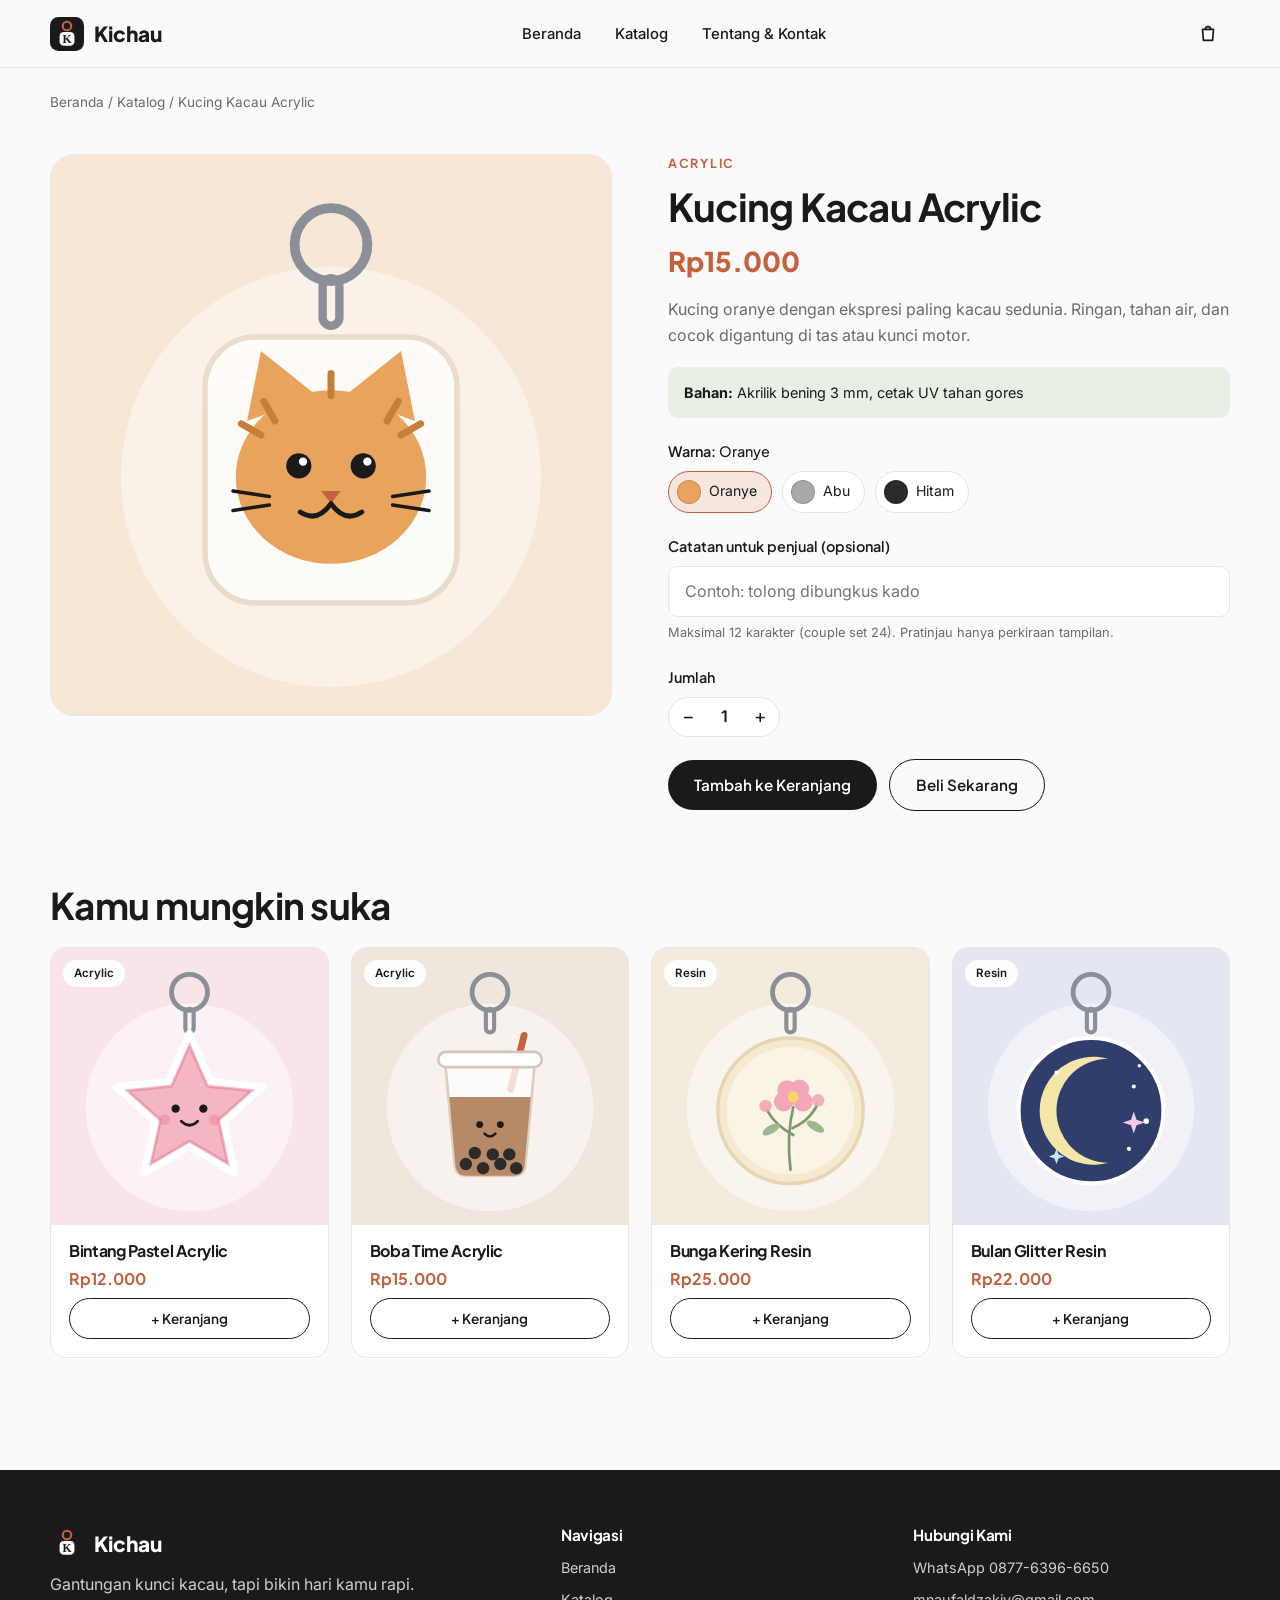
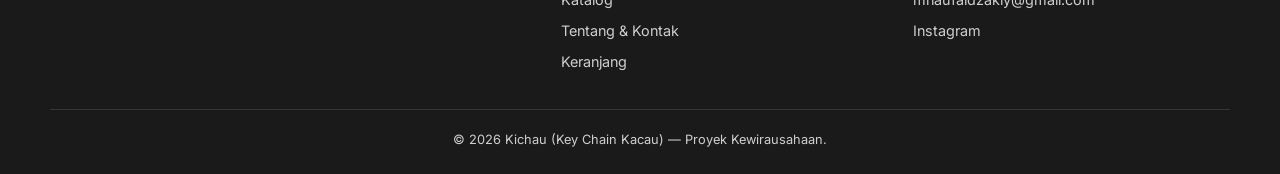
==== detail-produk.html @ d870d634 "Add files via upload" ====
<!DOCTYPE html>
<html lang="id">
<head>
  <meta charset="UTF-8">
  <meta name="viewport" content="width=device-width, initial-scale=1">
  <title>Detail Produk — Kichau</title>
  <meta name="description" content="Detail gantungan kunci Kichau.">
  <link rel="icon" href="assets/images/logo.svg" type="image/svg+xml">
  <!-- Font Google: Plus Jakarta Sans (judul) & Inter (isi) -->
  <link rel="preconnect" href="https://fonts.googleapis.com">
  <link rel="preconnect" href="https://fonts.gstatic.com" crossorigin>
  <link href="https://fonts.googleapis.com/css2?family=Inter:wght@400;500;600&family=Plus+Jakarta+Sans:wght@600;700;800&display=swap" rel="stylesheet">
  <link rel="stylesheet" href="css/style.css">
</head>
<body data-page="detail" class="ada-aksi-bawah">
  <div id="site-header"></div>
  <main class="container">
    <div class="breadcrumb"><a href="index.html">Beranda</a> / <a href="katalog.html">Katalog</a> / <span id="bc-nama"></span></div>

    <!-- Tampilan split-screen: foto kiri, info kanan -->
    <section class="detail">
      <div class="detail-galeri">
        <div class="zoom-img"><img id="d-gambar" src="" alt=""></div>
      </div>

      <div class="detail-info">
        <span class="eyebrow" id="d-kategori"></span>
        <h1 id="d-nama"></h1>
        <div class="detail-harga" id="d-harga"></div>
        <p class="detail-desc" id="d-desc"></p>
        <div class="spek" id="d-bahan"></div>

        <!-- Pilihan variasi warna -->
        <div class="grup">
          <span class="label">Warna: <span id="d-warna-nama" style="font-weight:500"></span></span>
          <div class="swatch-wrap" id="d-warna"></div>
        </div>

        <!-- Kolom catatan / teks custom + pratinjau -->
        <div class="grup">
          <label class="label" for="catatan" id="label-catatan">Catatan</label>
          <input class="input" id="catatan" type="text" autocomplete="off">
          <p class="catatan-kecil">Maksimal 12 karakter (couple set 24). Pratinjau hanya perkiraan tampilan.</p>
          <div id="preview-wrap" hidden>
            <div class="preview-custom"><div id="preview-box"></div></div>
          </div>
        </div>

        <!-- Jumlah -->
        <div class="grup">
          <span class="label">Jumlah</span>
          <div class="qty"><button id="qty-min" aria-label="Kurangi">−</button><span id="d-qty">1</span><button id="qty-plus" aria-label="Tambah">+</button></div>
        </div>

        <!-- Tombol (desktop) -->
        <div class="detail-aksi">
          <button class="btn btn-primer desktop-saja js-tambah">Tambah ke Keranjang</button>
          <button class="btn btn-garis desktop-saja js-beli">Beli Sekarang</button>
        </div>
      </div>
    </section>

    <section class="terkait">
      <h2 class="section-judul">Kamu mungkin suka</h2>
      <div class="grid-produk" id="terkait" style="margin-top:20px"></div>
    </section>
  </main>

  <!-- Sticky bottom action bar (khusus mobile) -->
  <div class="aksi-bawah">
    <div class="info"><small>Total</small><b id="bar-total">Rp0</b></div>
    <button class="btn btn-primer js-tambah">+ Keranjang</button>
    <button class="btn btn-aksen js-beli">Beli</button>
  </div>
  <div id="site-footer"></div>
  <!-- Data produk dulu, baru logika utama -->
  <script src="js/data-produk.js"></script>
  <script src="js/main.js"></script>
</body>
</html>
---- css/style.css ----
/* =====================================================================
   STYLE.CSS — Kichau (Key Chain Kacau)
   Ubah tema cukup dari variabel :root di bawah ini.
   ===================================================================== */

/* ---------- 1. VARIABEL TEMA (warna, font, ukuran) ---------- */
:root {
  --warna-bg: #FAFAFA;          /* latar utama (off-white) */
  --warna-kartu: #FFFFFF;       /* latar kartu */
  --warna-teks: #1A1A1A;        /* teks utama (hitam arang) */
  --warna-teks-redup: #6B6B6B;  /* teks sekunder */
  --warna-aksen: #C4623F;       /* aksen terracotta */
  --warna-aksen-gelap: #A64E2F; /* aksen saat hover */
  --warna-aksen-2: #8FA68A;     /* aksen sage green */
  --warna-aksen-soft: #F6E6DE;  /* terracotta sangat muda */
  --warna-sage-soft: #E8EFE5;   /* sage sangat muda */
  --warna-garis: #E8E6E1;       /* garis/border */

  --font-judul: 'Plus Jakarta Sans', system-ui, sans-serif;
  --font-isi: 'Inter', system-ui, sans-serif;

  --radius: 16px;
  --radius-kecil: 10px;
  --bayangan: 0 6px 24px rgba(26, 26, 26, .07);
  --bayangan-hover: 0 14px 34px rgba(26, 26, 26, .13);
  --lebar-maks: 1180px;
  --tinggi-navbar: 68px;
}

/* ---------- 2. RESET & DASAR ---------- */
*, *::before, *::after { box-sizing: border-box; margin: 0; padding: 0; }
html { scroll-behavior: smooth; }
body {
  font-family: var(--font-isi); color: var(--warna-teks); background: var(--warna-bg);
  line-height: 1.6; -webkit-font-smoothing: antialiased;
}
img { max-width: 100%; display: block; }
a { color: inherit; text-decoration: none; }
button, input, select, textarea { font: inherit; color: inherit; }
button { cursor: pointer; border: 0; background: none; }
h1, h2, h3, h4 { font-family: var(--font-judul); line-height: 1.2; letter-spacing: -.02em; }
.container { width: min(var(--lebar-maks), 100% - 40px); margin-inline: auto; }
.section { padding: 72px 0; }
.section-judul { font-size: clamp(1.6rem, 3.2vw, 2.3rem); margin-bottom: 8px; }
.section-sub { color: var(--warna-teks-redup); max-width: 560px; margin-bottom: 36px; }
.eyebrow { font-family: var(--font-judul); font-size: .78rem; font-weight: 700; letter-spacing: .14em; text-transform: uppercase; color: var(--warna-aksen); margin-bottom: 10px; display: block; }

/* ---------- 3. TOMBOL (hover, lift, ripple) ---------- */
.btn {
  position: relative; overflow: hidden; display: inline-flex; align-items: center; justify-content: center; gap: 8px;
  padding: 13px 26px; border-radius: 999px; font-family: var(--font-judul); font-weight: 600; font-size: .95rem;
  transition: background .3s, color .3s, transform .25s, box-shadow .3s, border-color .3s;
}
.btn:hover { transform: translateY(-3px) scale(1.02); box-shadow: var(--bayangan-hover); }
.btn:active { transform: translateY(0) scale(.98); }
.btn-primer { background: var(--warna-teks); color: #fff; }
.btn-primer:hover { background: var(--warna-aksen); }
.btn-aksen { background: var(--warna-aksen); color: #fff; }
.btn-aksen:hover { background: var(--warna-aksen-gelap); }
.btn-garis { border: 1.5px solid var(--warna-teks); color: var(--warna-teks); }
.btn-garis:hover { background: var(--warna-teks); color: #fff; }
.btn-wa { background: #25A244; color: #fff; }
.btn-wa:hover { background: #1c8636; }
.btn-blok { width: 100%; }
.btn-kecil { padding: 9px 16px; font-size: .85rem; }
/* efek ripple (elemen dibuat oleh main.js) */
.ripple { position: absolute; border-radius: 50%; background: rgba(255,255,255,.45); transform: scale(0); animation: ripple .6s ease-out; pointer-events: none; }
@keyframes ripple { to { transform: scale(4); opacity: 0; } }

/* ---------- 4. NAVBAR (sticky) + DRAWER MOBILE ---------- */
.navbar { position: sticky; top: 0; z-index: 50; height: var(--tinggi-navbar); background: rgba(250,250,250,.88); backdrop-filter: blur(12px); border-bottom: 1px solid var(--warna-garis); }
.navbar .container { height: 100%; display: flex; align-items: center; justify-content: space-between; gap: 20px; }
.logo { display: flex; align-items: center; gap: 10px; font-family: var(--font-judul); font-weight: 800; font-size: 1.3rem; }
.logo img { width: 34px; height: 34px; }
.nav-menu { display: flex; gap: 6px; list-style: none; }
.nav-menu a { padding: 8px 14px; border-radius: 999px; font-weight: 500; font-size: .93rem; transition: background .25s, color .25s; }
.nav-menu a:hover { background: var(--warna-aksen-soft); }
.nav-menu a.aktif { background: var(--warna-teks); color: #fff; }
.nav-aksi { display: flex; align-items: center; gap: 8px; }
.ikon-btn { position: relative; width: 44px; height: 44px; border-radius: 50%; display: grid; place-items: center; transition: background .25s; }
.ikon-btn:hover { background: var(--warna-aksen-soft); }
.ikon-btn svg { width: 22px; height: 22px; }
.badge-keranjang { position: absolute; top: 2px; right: 0; min-width: 20px; height: 20px; padding: 0 5px; border-radius: 999px; background: var(--warna-aksen); color: #fff; font-size: .72rem; font-weight: 700; display: grid; place-items: center; }
.badge-keranjang.hidden { display: none; }
.badge-keranjang.bounce { animation: bounce .6s; }
@keyframes bounce { 0%,100% { transform: scale(1); } 25% { transform: scale(1.7) translateY(-4px); } 50% { transform: scale(.85); } 75% { transform: scale(1.25); } }
.hamburger { display: none; }

.drawer-overlay { position: fixed; inset: 0; background: rgba(0,0,0,.4); opacity: 0; pointer-events: none; transition: opacity .3s; z-index: 60; }
.drawer { position: fixed; top: 0; right: 0; height: 100%; width: min(320px, 85%); background: var(--warna-bg); z-index: 70; transform: translateX(100%); transition: transform .35s cubic-bezier(.4,0,.2,1); padding: 24px; display: flex; flex-direction: column; gap: 6px; }
.drawer a { padding: 14px 16px; border-radius: var(--radius-kecil); font-family: var(--font-judul); font-weight: 600; font-size: 1.05rem; }
.drawer a.aktif { background: var(--warna-aksen-soft); color: var(--warna-aksen); }
.drawer-tutup { align-self: flex-end; margin-bottom: 10px; }
body.drawer-buka .drawer { transform: none; }
body.drawer-buka .drawer-overlay { opacity: 1; pointer-events: auto; }

/* ---------- 5. HERO ---------- */
.hero { padding: 56px 0 72px; background: radial-gradient(circle at 85% 20%, var(--warna-aksen-soft), transparent 55%), radial-gradient(circle at 5% 90%, var(--warna-sage-soft), transparent 45%); }
.hero .container { display: grid; grid-template-columns: 1.1fr .9fr; align-items: center; gap: 40px; }
.hero h1 { font-size: clamp(2.2rem, 5.4vw, 3.9rem); margin-bottom: 18px; }
.hero h1 em { font-style: normal; color: var(--warna-aksen); }
.hero p { color: var(--warna-teks-redup); font-size: 1.08rem; max-width: 480px; margin-bottom: 28px; }
.hero-aksi { display: flex; gap: 12px; flex-wrap: wrap; }
.hero-gambar img { width: min(470px, 100%); margin-inline: auto; animation: floating 4.5s ease-in-out infinite; filter: drop-shadow(0 24px 30px rgba(26,26,26,.12)); }
@keyframes floating { 0%,100% { transform: translateY(0) rotate(-2deg); } 50% { transform: translateY(-18px) rotate(2deg); } }

/* ---------- 6. KEUNGGULAN & CERITA ---------- */
.grid-keunggulan { display: grid; grid-template-columns: repeat(4, 1fr); gap: 18px; }
.kartu-fitur { background: var(--warna-kartu); border: 1px solid var(--warna-garis); border-radius: var(--radius); padding: 26px 22px; transition: transform .3s, box-shadow .3s; }
.kartu-fitur:hover { transform: translateY(-6px); box-shadow: var(--bayangan); }
.kartu-fitur .ikon { width: 46px; height: 46px; border-radius: 14px; background: var(--warna-sage-soft); display: grid; place-items: center; font-size: 1.4rem; margin-bottom: 14px; }
.kartu-fitur h3 { font-size: 1.05rem; margin-bottom: 6px; }
.kartu-fitur p { color: var(--warna-teks-redup); font-size: .9rem; }
.cerita { display: grid; grid-template-columns: 1fr 1fr; gap: 48px; align-items: center; background: var(--warna-teks); color: #fff; border-radius: 28px; padding: 56px; }
.cerita p { color: #cfcfcf; margin-bottom: 14px; }
.cerita .eyebrow { color: var(--warna-aksen-2); }
.cerita-kata { display: grid; grid-template-columns: 1fr 1fr; gap: 12px; }
.cerita-kata div { background: rgba(255,255,255,.07); border-radius: var(--radius); padding: 22px; }
.cerita-kata strong { display: block; font-family: var(--font-judul); font-size: 1.7rem; color: var(--warna-aksen); }

/* ---------- 7. KARTU PRODUK & GRID KATALOG ---------- */
.grid-produk { display: grid; grid-template-columns: repeat(4, 1fr); gap: 22px; }
.kartu-produk { background: var(--warna-kartu); border: 1px solid var(--warna-garis); border-radius: var(--radius); overflow: hidden; display: flex; flex-direction: column; transition: transform .3s, box-shadow .3s; }
.kartu-produk:hover { transform: translateY(-6px); box-shadow: var(--bayangan-hover); }
.kartu-gambar { position: relative; overflow: hidden; aspect-ratio: 1; background: #f3f1ec; }
.kartu-gambar img, .zoom-img img { width: 100%; height: 100%; object-fit: cover; transition: transform .8s ease; } /* zoom perlahan */
.kartu-produk:hover .kartu-gambar img, .zoom-img:hover img { transform: scale(1.12); }
.tag-kategori { position: absolute; top: 12px; left: 12px; background: rgba(255,255,255,.92); padding: 4px 11px; border-radius: 999px; font-size: .72rem; font-weight: 600; }
.kartu-isi { padding: 16px 18px 18px; display: flex; flex-direction: column; gap: 6px; flex: 1; }
.kartu-isi h3 { font-size: 1rem; }
.harga { font-family: var(--font-judul); font-weight: 700; color: var(--warna-aksen); }
.kartu-isi .btn { margin-top: auto; }
.lihat-semua { text-align: center; margin-top: 36px; }

/* ---------- 8. KATALOG: TOOLBAR FILTER & PENCARIAN ---------- */
.page-header { padding: 48px 0 24px; }
.page-header h1 { font-size: clamp(1.9rem, 4vw, 2.8rem); }
.toolbar { display: flex; gap: 14px; flex-wrap: wrap; align-items: center; justify-content: space-between; margin-bottom: 28px; }
.chip-wrap { display: flex; gap: 8px; flex-wrap: wrap; }
.chip { padding: 9px 18px; border-radius: 999px; border: 1.5px solid var(--warna-garis); background: var(--warna-kartu); font-weight: 500; font-size: .9rem; transition: all .25s; }
.chip:hover { border-color: var(--warna-teks); }
.chip.aktif { background: var(--warna-teks); color: #fff; border-color: var(--warna-teks); }
.toolbar-kanan { display: flex; gap: 10px; flex-wrap: wrap; }
.input, .select, .textarea { width: 100%; padding: 12px 16px; border-radius: var(--radius-kecil); border: 1.5px solid var(--warna-garis); background: var(--warna-kartu); transition: border-color .25s, box-shadow .25s; }
.input:focus, .select:focus, .textarea:focus { outline: 0; border-color: var(--warna-aksen); box-shadow: 0 0 0 4px var(--warna-aksen-soft); }
.textarea { resize: vertical; min-height: 90px; }
.toolbar .input { width: 260px; }
.toolbar .select { width: auto; }
.kosong { text-align: center; padding: 70px 20px; color: var(--warna-teks-redup); grid-column: 1 / -1; }

/* ---------- 9. DETAIL PRODUK (split-screen) ---------- */
.detail { display: grid; grid-template-columns: 1fr 1fr; gap: 56px; padding: 40px 0 72px; align-items: start; }
.detail-galeri { position: sticky; top: calc(var(--tinggi-navbar) + 24px); }
.zoom-img { overflow: hidden; border-radius: 24px; aspect-ratio: 1; background: #f3f1ec; border: 1px solid var(--warna-garis); }
.breadcrumb { font-size: .85rem; color: var(--warna-teks-redup); padding-top: 24px; }
.breadcrumb a:hover { color: var(--warna-aksen); }
.detail-info h1 { font-size: clamp(1.7rem, 3.4vw, 2.4rem); margin: 6px 0 10px; }
.detail-harga { font-family: var(--font-judul); font-size: 1.7rem; font-weight: 800; color: var(--warna-aksen); margin-bottom: 14px; }
.detail-desc { color: var(--warna-teks-redup); margin-bottom: 18px; }
.spek { background: var(--warna-sage-soft); border-radius: var(--radius-kecil); padding: 14px 16px; font-size: .9rem; margin-bottom: 22px; }
.label { display: block; font-family: var(--font-judul); font-weight: 600; font-size: .9rem; margin-bottom: 8px; }
.grup { margin-bottom: 22px; }
.swatch-wrap { display: flex; gap: 10px; flex-wrap: wrap; }
.swatch { display: flex; align-items: center; gap: 8px; padding: 8px 14px 8px 8px; border: 1.5px solid var(--warna-garis); border-radius: 999px; background: var(--warna-kartu); font-size: .88rem; transition: all .25s; }
.swatch i { width: 24px; height: 24px; border-radius: 50%; border: 1px solid rgba(0,0,0,.15); }
.swatch:hover { border-color: var(--warna-teks); }
.swatch.aktif { border-color: var(--warna-aksen); background: var(--warna-aksen-soft); }
.qty { display: inline-flex; align-items: center; border: 1.5px solid var(--warna-garis); border-radius: 999px; background: var(--warna-kartu); }
.qty button { width: 38px; height: 38px; font-size: 1.2rem; border-radius: 50%; transition: background .2s; }
.qty button:hover { background: var(--warna-aksen-soft); }
.qty span { min-width: 34px; text-align: center; font-weight: 600; }
.preview-custom { background: repeating-conic-gradient(#f1efea 0 25%, #fafaf8 0 50%) 0 0 / 22px 22px; border-radius: var(--radius); padding: 20px; display: grid; place-items: center; border: 1px dashed var(--warna-garis); margin-top: 12px; }
.preview-custom svg { width: 230px; max-width: 100%; height: auto; filter: drop-shadow(0 10px 14px rgba(0,0,0,.15)); }
.catatan-kecil { font-size: .8rem; color: var(--warna-teks-redup); margin-top: 6px; }
.detail-aksi { display: flex; gap: 12px; align-items: center; flex-wrap: wrap; }
.terkait { padding-bottom: 72px; }

/* ---------- 10. KERANJANG & CHECKOUT ---------- */
.keranjang-layout { display: grid; grid-template-columns: 1.4fr 1fr; gap: 32px; align-items: start; padding-bottom: 90px; }
.kotak { background: var(--warna-kartu); border: 1px solid var(--warna-garis); border-radius: var(--radius); padding: 24px; margin-bottom: 20px; }
.kotak h2 { font-size: 1.15rem; margin-bottom: 16px; }
.item-cart { display: grid; grid-template-columns: 84px 1fr auto; gap: 16px; padding: 16px 0; border-bottom: 1px solid var(--warna-garis); align-items: center; }
.item-cart:last-child { border-bottom: 0; }
.item-cart img { width: 84px; height: 84px; border-radius: 12px; object-fit: cover; background: #f3f1ec; }
.item-cart h3 { font-size: .98rem; }
.item-meta { font-size: .8rem; color: var(--warna-teks-redup); }
.item-kanan { text-align: right; display: flex; flex-direction: column; gap: 8px; align-items: flex-end; }
.hapus { font-size: .8rem; color: var(--warna-teks-redup); text-decoration: underline; }
.hapus:hover { color: #c0392b; }
.baris-total { display: flex; justify-content: space-between; padding: 6px 0; font-size: .95rem; }
.baris-total.besar { font-family: var(--font-judul); font-weight: 800; font-size: 1.25rem; border-top: 1.5px solid var(--warna-teks); margin-top: 8px; padding-top: 14px; }
.form-grid { display: grid; grid-template-columns: 1fr 1fr; gap: 14px; }
.form-grid .penuh { grid-column: 1 / -1; }
.field label { display: block; font-size: .85rem; font-weight: 600; margin-bottom: 6px; }
.field .error { color: #c0392b; font-size: .78rem; display: none; margin-top: 4px; }
.field.invalid .input, .field.invalid .textarea { border-color: #c0392b; }
.field.invalid .error { display: block; }
.ringkasan { position: sticky; top: calc(var(--tinggi-navbar) + 20px); }
.bayar-opsi { display: grid; gap: 10px; }
.bayar-kartu { display: flex; align-items: center; gap: 14px; padding: 14px 16px; border: 1.5px solid var(--warna-garis); border-radius: var(--radius-kecil); cursor: pointer; transition: all .25s; background: var(--warna-kartu); }
.bayar-kartu:hover { border-color: var(--warna-teks); }
.bayar-kartu.aktif { border-color: var(--warna-aksen); background: var(--warna-aksen-soft); }
.bayar-kartu.nonaktif { opacity: .45; cursor: not-allowed; }
.bayar-kartu input { accent-color: var(--warna-aksen); }
.bayar-kartu b { font-family: var(--font-judul); display: block; font-size: .95rem; }
.bayar-kartu small { color: var(--warna-teks-redup); }
.sub-bayar { margin: 10px 0 4px 12px; padding-left: 14px; border-left: 3px solid var(--warna-aksen-2); display: grid; gap: 10px; }
.va-baris { display: flex; align-items: center; justify-content: space-between; gap: 10px; background: var(--warna-bg); border: 1px solid var(--warna-garis); border-radius: var(--radius-kecil); padding: 12px 14px; flex-wrap: wrap; }
.va-baris code { font-family: 'Inter', monospace; font-weight: 700; letter-spacing: .06em; }
.va-baris small { display: block; color: var(--warna-teks-redup); }
.ewallet-grid { display: grid; grid-template-columns: repeat(2, 1fr); gap: 10px; }
.ew-pilih { padding: 12px; border: 1.5px solid var(--warna-garis); border-radius: var(--radius-kecil); display: flex; align-items: center; gap: 10px; font-weight: 600; background: var(--warna-kartu); transition: all .25s; }
.ew-pilih i { width: 14px; height: 14px; border-radius: 50%; }
.ew-pilih.aktif { border-color: var(--warna-aksen); background: var(--warna-aksen-soft); }
.keranjang-kosong { text-align: center; padding: 80px 20px; }
.keranjang-kosong .emoji { font-size: 3.5rem; margin-bottom: 10px; }

/* ---------- 11. MODAL (QRIS & sukses) ---------- */
.modal-latar { position: fixed; inset: 0; background: rgba(0,0,0,.55); display: grid; place-items: center; z-index: 100; opacity: 0; pointer-events: none; transition: opacity .3s; padding: 20px; }
.modal-latar.buka { opacity: 1; pointer-events: auto; }
.modal { background: var(--warna-kartu); border-radius: 24px; padding: 30px; width: min(400px, 100%); text-align: center; transform: translateY(20px) scale(.96); transition: transform .3s; }
.modal-latar.buka .modal { transform: none; }
.modal h3 { font-size: 1.3rem; margin-bottom: 6px; }
.qr-box { width: 220px; height: 220px; margin: 16px auto; padding: 12px; background: #fff; border: 1px solid var(--warna-garis); border-radius: 16px; }
.qr-box svg { width: 100%; height: 100%; }
.timer { font-family: var(--font-judul); font-size: 1.8rem; font-weight: 800; color: var(--warna-aksen); }
.modal .btn { margin-top: 10px; }
.catatan-sim { font-size: .75rem; color: var(--warna-teks-redup); margin-top: 8px; }

/* ---------- 12. TENTANG & KONTAK ---------- */
.grid-sosial { display: grid; grid-template-columns: repeat(4, 1fr); gap: 16px; }
.kartu-sosial { display: flex; flex-direction: column; gap: 4px; padding: 22px; border-radius: var(--radius); background: var(--warna-kartu); border: 1px solid var(--warna-garis); transition: transform .3s, box-shadow .3s, border-color .3s; }
.kartu-sosial:hover { transform: translateY(-6px); box-shadow: var(--bayangan-hover); border-color: var(--warna-aksen); }
.kartu-sosial .ikon { font-size: 1.6rem; }
.kartu-sosial b { font-family: var(--font-judul); }
.kartu-sosial small { color: var(--warna-teks-redup); }
.kontak-layout { display: grid; grid-template-columns: 1fr 1.2fr; gap: 40px; align-items: start; }
.info-kontak { display: grid; gap: 14px; }
.info-kontak a, .info-kontak div { display: flex; gap: 14px; align-items: center; padding: 16px 18px; border-radius: var(--radius-kecil); background: var(--warna-kartu); border: 1px solid var(--warna-garis); transition: border-color .25s; }
.info-kontak a:hover { border-color: var(--warna-aksen); }
.info-kontak span.ik { font-size: 1.4rem; }
.info-kontak small { display: block; color: var(--warna-teks-redup); }
.langkah { display: grid; grid-template-columns: repeat(3, 1fr); gap: 18px; }

/* ---------- 13. FOOTER ---------- */
.footer { background: var(--warna-teks); color: #cfcfcf; padding: 56px 0 24px; margin-top: 40px; }
.footer-grid { display: grid; grid-template-columns: 1.5fr 1fr 1fr; gap: 36px; margin-bottom: 36px; }
.footer .logo { color: #fff; margin-bottom: 12px; }
.footer h4 { color: #fff; margin-bottom: 12px; font-size: .95rem; }
.footer ul { list-style: none; display: grid; gap: 8px; font-size: .9rem; }
.footer a:hover { color: var(--warna-aksen); }
.footer-bawah { border-top: 1px solid rgba(255,255,255,.12); padding-top: 20px; font-size: .8rem; text-align: center; }

/* ---------- 14. TOAST ---------- */
.toast-wrap { position: fixed; top: calc(var(--tinggi-navbar) + 14px); right: 18px; z-index: 200; display: grid; gap: 10px; }
.toast { background: var(--warna-teks); color: #fff; padding: 13px 20px; border-radius: 12px; font-size: .9rem; box-shadow: var(--bayangan-hover); display: flex; align-items: center; gap: 10px; animation: toastMasuk .4s ease forwards; }
.toast.keluar { animation: toastKeluar .35s ease forwards; }
@keyframes toastMasuk { from { opacity: 0; transform: translateX(40px); } to { opacity: 1; transform: none; } }
@keyframes toastKeluar { to { opacity: 0; transform: translateX(40px); } }

/* ---------- 15. SCROLL REVEAL (diaktifkan oleh Intersection Observer) ---------- */
.reveal { opacity: 0; transform: translateY(32px); transition: opacity .7s ease, transform .7s ease; }
.reveal.kiri { transform: translateX(-32px); }
.reveal.tampil { opacity: 1; transform: none; }

/* ---------- 16. STICKY BOTTOM ACTION BAR (khusus mobile) ---------- */
.aksi-bawah { display: none; }

/* ---------- 17. RESPONSIF ---------- */
@media (max-width: 1024px) {
  .grid-produk { grid-template-columns: repeat(3, 1fr); }
  .grid-keunggulan, .grid-sosial { grid-template-columns: repeat(2, 1fr); }
  .detail { gap: 32px; }
  .keranjang-layout { grid-template-columns: 1fr; }
  .ringkasan { position: static; }
}
@media (max-width: 768px) {
  .section { padding: 48px 0; }
  .nav-menu { display: none; }
  .hamburger { display: grid; }
  .hero { padding: 32px 0 48px; }
  .hero .container, .cerita, .kontak-layout, .detail, .footer-grid, .langkah { grid-template-columns: 1fr; }
  .hero-gambar { order: -1; }
  .hero-gambar img { width: 78%; }
  .cerita { padding: 32px 22px; border-radius: 22px; }
  .grid-produk { grid-template-columns: repeat(2, 1fr); gap: 12px; }
  .kartu-isi { padding: 12px; }
  .kartu-isi h3 { font-size: .88rem; }
  .kartu-isi .btn { padding: 9px 10px; font-size: .8rem; }
  .toolbar .input { width: 100%; }
  .toolbar-kanan { width: 100%; }
  .toolbar-kanan > * { flex: 1; }
  .detail { padding-top: 16px; }
  .detail-galeri { position: static; }
  .detail-aksi .desktop-saja { display: none; }
  .form-grid { grid-template-columns: 1fr; }
  .item-cart { grid-template-columns: 68px 1fr; }
  .item-cart img { width: 68px; height: 68px; }
  .item-kanan { grid-column: 1 / -1; flex-direction: row; justify-content: space-between; align-items: center; }
  .toast-wrap { left: 14px; right: 14px; }
  /* bar aksi menempel di bawah layar */
  .aksi-bawah { display: flex; position: fixed; left: 0; right: 0; bottom: 0; z-index: 40; background: rgba(255,255,255,.96); backdrop-filter: blur(10px); border-top: 1px solid var(--warna-garis); padding: 12px 20px calc(12px + env(safe-area-inset-bottom)); gap: 14px; align-items: center; justify-content: space-between; }
  .aksi-bawah .info small { display: block; color: var(--warna-teks-redup); font-size: .75rem; }
  .aksi-bawah .info b { font-family: var(--font-judul); font-size: 1.1rem; color: var(--warna-aksen); }
  body.ada-aksi-bawah { padding-bottom: 80px; }
  .desktop-tombol-bayar { display: none; }
}
@media (prefers-reduced-motion: reduce) {
  *, *::before, *::after { animation: none !important; transition: none !important; }
  .reveal { opacity: 1; transform: none; }
}
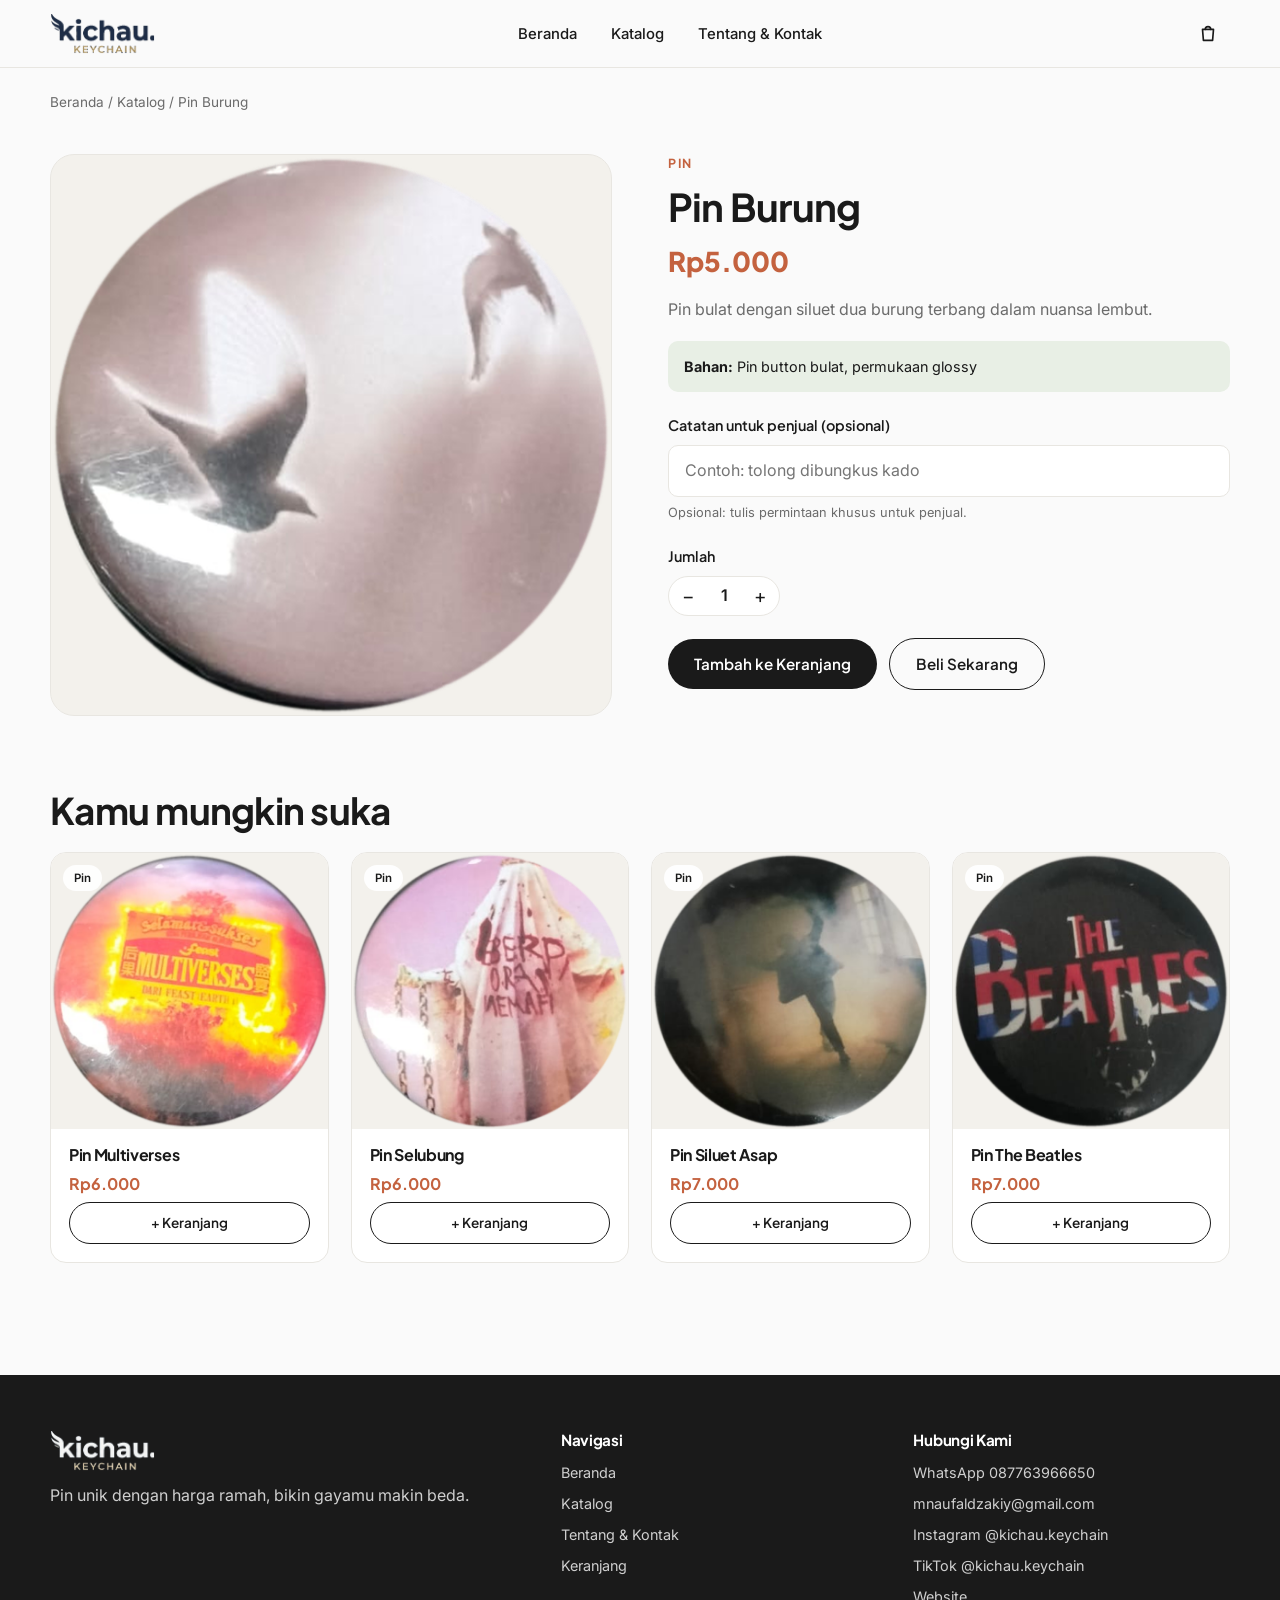
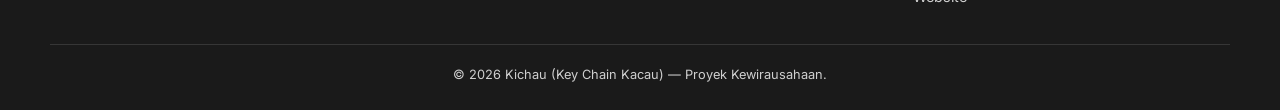
==== commit bf55b0d5: "Add files via upload" ====
--- a/detail-produk.html
+++ b/detail-produk.html
@@ -5,7 +5,7 @@
   <meta name="viewport" content="width=device-width, initial-scale=1">
   <title>Detail Produk — Kichau</title>
   <meta name="description" content="Detail gantungan kunci Kichau.">
-  <link rel="icon" href="assets/images/logo.svg" type="image/svg+xml">
+  <link rel="icon" href="assets/images/favicon.png" type="image/png">
   <!-- Font Google: Plus Jakarta Sans (judul) & Inter (isi) -->
   <link rel="preconnect" href="https://fonts.googleapis.com">
   <link rel="preconnect" href="https://fonts.gstatic.com" crossorigin>
@@ -40,7 +40,7 @@
         <div class="grup">
           <label class="label" for="catatan" id="label-catatan">Catatan</label>
           <input class="input" id="catatan" type="text" autocomplete="off">
-          <p class="catatan-kecil">Maksimal 12 karakter (couple set 24). Pratinjau hanya perkiraan tampilan.</p>
+          <p class="catatan-kecil">Opsional: tulis permintaan khusus untuk penjual.</p>
           <div id="preview-wrap" hidden>
             <div class="preview-custom"><div id="preview-box"></div></div>
           </div>
--- a/css/style.css
+++ b/css/style.css
@@ -71,7 +71,7 @@
 .navbar { position: sticky; top: 0; z-index: 50; height: var(--tinggi-navbar); background: rgba(250,250,250,.88); backdrop-filter: blur(12px); border-bottom: 1px solid var(--warna-garis); }
 .navbar .container { height: 100%; display: flex; align-items: center; justify-content: space-between; gap: 20px; }
 .logo { display: flex; align-items: center; gap: 10px; font-family: var(--font-judul); font-weight: 800; font-size: 1.3rem; }
-.logo img { width: 34px; height: 34px; }
+.logo img { height: 40px; width: auto; }
 .nav-menu { display: flex; gap: 6px; list-style: none; }
 .nav-menu a { padding: 8px 14px; border-radius: 999px; font-weight: 500; font-size: .93rem; transition: background .25s, color .25s; }
 .nav-menu a:hover { background: var(--warna-aksen-soft); }
